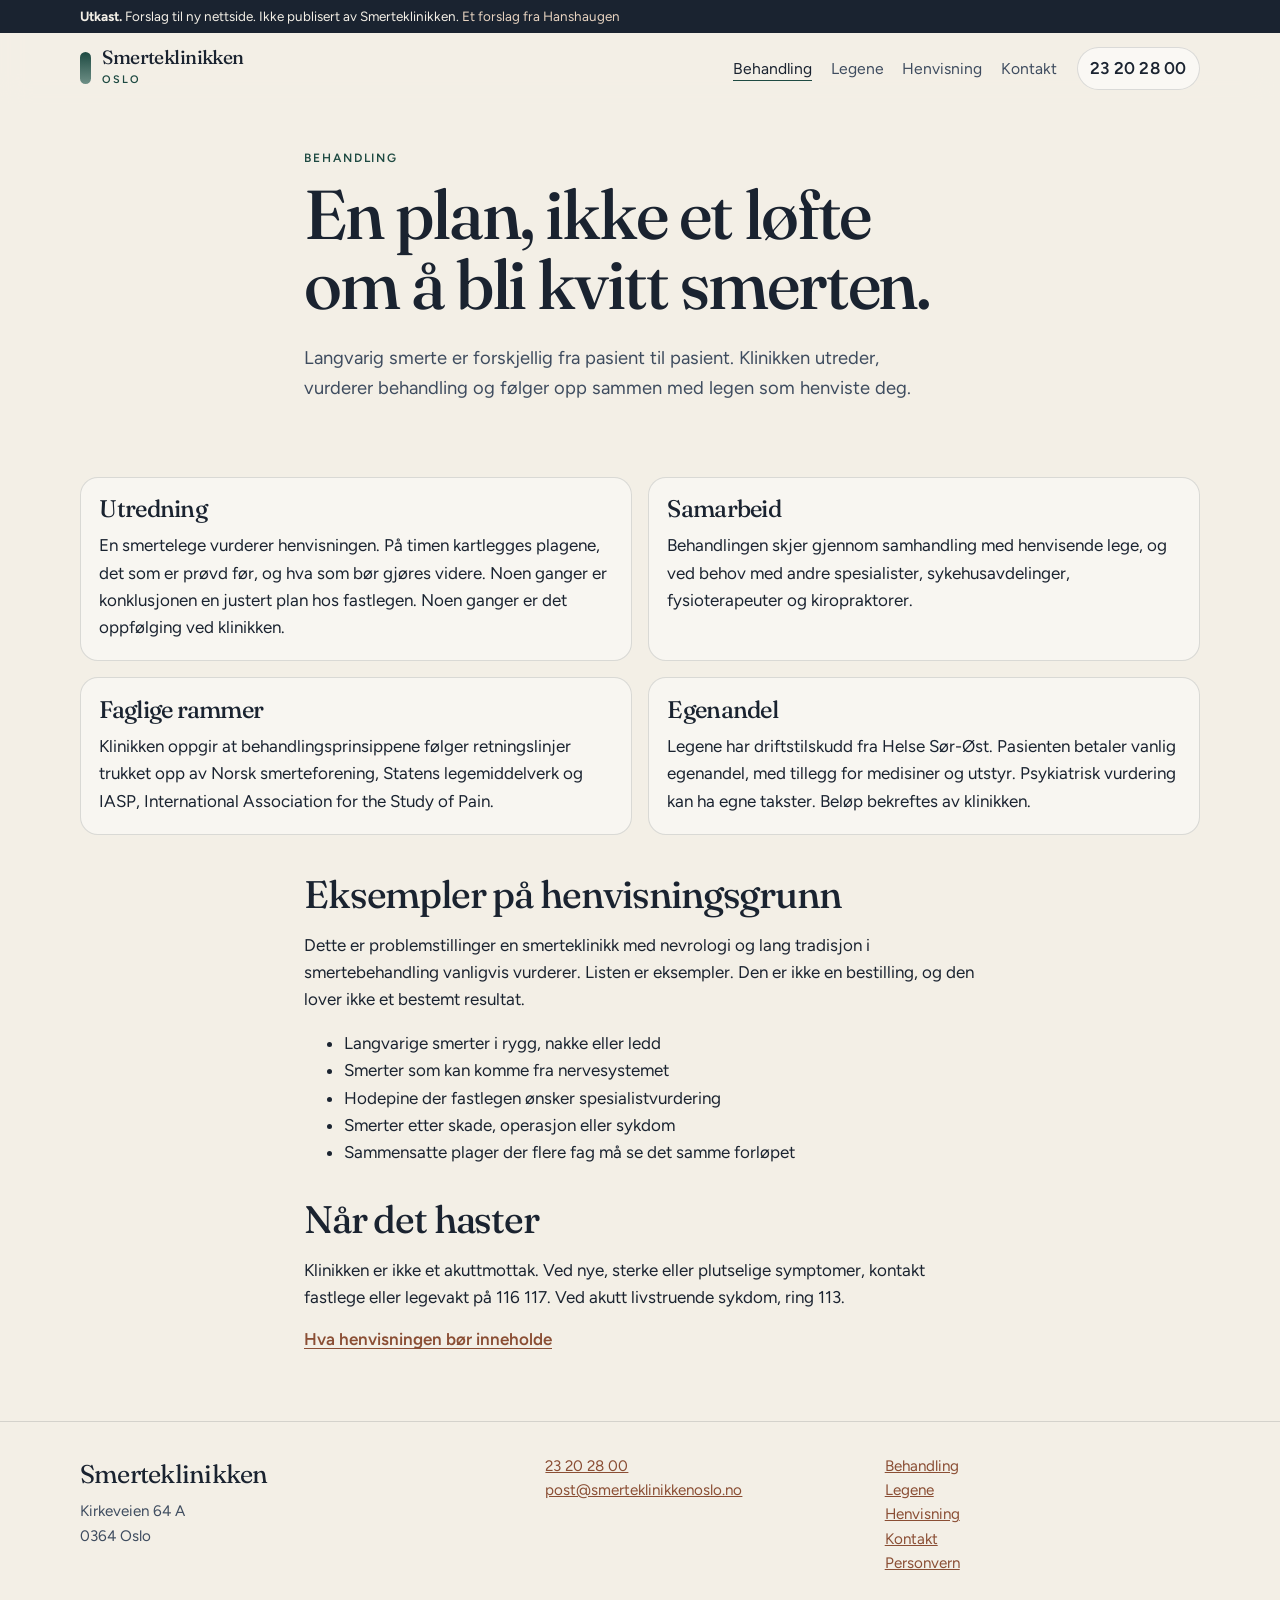
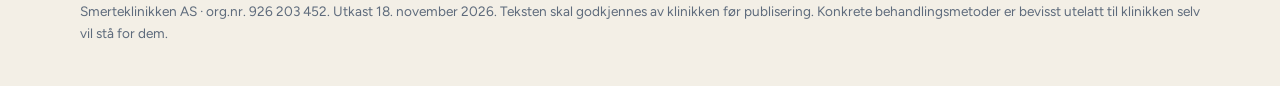
==== behandling.html @ 70e64169 "Koble utkastet til hanshaugen.com/smerteklinikkenoslo. Et push hit ber hovedsiden bygge på nytt når " ====
<!DOCTYPE html>
<html lang="nb">
<head>
  <meta charset="utf-8">
  <meta name="viewport" content="width=device-width, initial-scale=1">
  <meta name="robots" content="noindex, nofollow">
  <meta name="theme-color" content="#1e4a42">
  <meta name="description" content="Hvordan Smerteklinikken utreder langvarige smerter, og hvordan behandlingen skjer sammen med henvisende lege.">
  <title>Behandling · Smerteklinikken Oslo</title>
  <link rel="icon" href="img/favicon.svg" type="image/svg+xml">
  <link rel="preconnect" href="https://fonts.googleapis.com">
  <link rel="preconnect" href="https://fonts.gstatic.com" crossorigin>
  <link href="https://fonts.googleapis.com/css2?family=Figtree:wght@400;500;600&family=Fraunces:ital,opsz,wght@0,9..144,460;0,9..144,560;1,9..144,460&display=swap" rel="stylesheet">
  <link rel="stylesheet" href="css/site.css">
</head>
<body>
  <a class="skip" href="#innhold">Hopp til innhold</a>
  <div class="topbar">
    <div class="ribbon">
      <p><strong>Utkast.</strong> Forslag til ny nettside. Ikke publisert av Smerteklinikken. <span class="ribbon-by">Et forslag fra Hanshaugen</span></p>
    </div>
    <header class="site-header">
      <div class="wrap header-row">
        <a class="brand" href="index.html">
          <span class="brand-mark" aria-hidden="true"></span>
          <span>
            <span class="brand-name">Smerteklinikken</span>
            <span class="brand-place">Oslo</span>
          </span>
        </a>
        <button class="nav-toggle" type="button" aria-expanded="false" aria-controls="meny">Meny</button>
        <nav id="meny" class="nav" aria-label="Hovedmeny">
          <a href="behandling.html" aria-current="page">Behandling</a>
          <a href="leger.html">Legene</a>
          <a href="henvisning.html">Henvisning</a>
          <a href="kontakt.html">Kontakt</a>
          <a class="header-call" href="tel:+4723202800">Ring 23&nbsp;20&nbsp;28&nbsp;00</a>
        </nav>
        <a class="header-call" href="tel:+4723202800">23&nbsp;20&nbsp;28&nbsp;00</a>
      </div>
    </header>
  </div>

  <main id="innhold">
    <header class="page-hero">
      <div class="wrap prose">
        <p class="eyebrow">Behandling</p>
        <h1>En plan, ikke et løfte om å bli kvitt smerten.</h1>
        <p class="lede">Langvarig smerte er forskjellig fra pasient til pasient. Klinikken utreder, vurderer behandling og følger opp sammen med legen som henviste deg.</p>
      </div>
    </header>

    <section class="section">
      <div class="wrap card-grid">
        <article class="card">
          <h2>Utredning</h2>
          <p>En smertelege vurderer henvisningen. På timen kartlegges plagene, det som er prøvd før, og hva som bør gjøres videre. Noen ganger er konklusjonen en justert plan hos fastlegen. Noen ganger er det oppfølging ved klinikken.</p>
        </article>
        <article class="card">
          <h2>Samarbeid</h2>
          <p>Behandlingen skjer gjennom samhandling med henvisende lege, og ved behov med andre spesialister, sykehusavdelinger, fysioterapeuter og kiropraktorer.</p>
        </article>
        <article class="card">
          <h2>Faglige rammer</h2>
          <p>Klinikken oppgir at behandlingsprinsippene følger retningslinjer trukket opp av Norsk smerteforening, Statens legemiddelverk og IASP, International Association for the Study of Pain.</p>
        </article>
        <article class="card">
          <h2>Egenandel</h2>
          <p>Legene har driftstilskudd fra Helse Sør-Øst. Pasienten betaler vanlig egenandel, med tillegg for medisiner og utstyr. Psykiatrisk vurdering kan ha egne takster. Beløp bekreftes av klinikken.</p>
        </article>
      </div>
      <div class="wrap prose" style="margin-top:2.4rem">
        <h2>Eksempler på henvisningsgrunn</h2>
        <p>Dette er problemstillinger en smerteklinikk med nevrologi og lang tradisjon i smertebehandling vanligvis vurderer. Listen er eksempler. Den er ikke en bestilling, og den lover ikke et bestemt resultat.</p>
        <ul>
          <li>Langvarige smerter i rygg, nakke eller ledd</li>
          <li>Smerter som kan komme fra nervesystemet</li>
          <li>Hodepine der fastlegen ønsker spesialistvurdering</li>
          <li>Smerter etter skade, operasjon eller sykdom</li>
          <li>Sammensatte plager der flere fag må se det samme forløpet</li>
        </ul>
        <h2>Når det haster</h2>
        <p>Klinikken er ikke et akuttmottak. Ved nye, sterke eller plutselige symptomer, kontakt fastlege eller legevakt på 116&nbsp;117. Ved akutt livstruende sykdom, ring 113.</p>
        <p><a class="text-link" href="henvisning.html">Hva henvisningen bør inneholde</a></p>
      </div>
    </section>
  </main>

  <footer class="site-footer">
    <div class="wrap footer-grid">
      <div>
        <p class="footer-brand">Smerteklinikken</p>
        <p>Kirkeveien 64&nbsp;A<br>0364 Oslo</p>
      </div>
      <div>
        <p><a href="tel:+4723202800">23&nbsp;20&nbsp;28&nbsp;00</a><br>
        <a href="mailto:post@smerteklinikkenoslo.no">post@smerteklinikkenoslo.no</a></p>
      </div>
      <div>
        <p><a href="behandling.html">Behandling</a><br>
        <a href="leger.html">Legene</a><br>
        <a href="henvisning.html">Henvisning</a><br>
        <a href="kontakt.html">Kontakt</a><br>
        <a href="personvern.html">Personvern</a></p>
      </div>
    </div>
    <div class="wrap legal">
      <p>Smerteklinikken AS · org.nr. 926&nbsp;203&nbsp;452. Utkast 18.&nbsp;november 2026. Teksten skal godkjennes av klinikken før publisering. Konkrete behandlingsmetoder er bevisst utelatt til klinikken selv vil stå for dem.</p>
    </div>
  </footer>
  <script src="js/site.js"></script>
</body>
</html>
---- css/site.css ----
/* Smerteklinikken Oslo — utkast. Rolig, nøktern, typografisk. */

:root {
  --paper: #f3efe6;
  --paper-2: #e8e2d4;
  --sheet: #faf8f4;
  --ink: #1a2330;
  --ink-soft: #3e4c5f;
  --muted: #5e6b7c;
  --spruce: #1e4a42;
  --spruce-deep: #14332e;
  --line: rgba(26, 35, 48, 0.14);
  --copper: #8a4e34;
  --sand: #e7d3c0;
  --shadow: 0 18px 50px rgba(26, 35, 48, 0.08);
  --serif: Fraunces, "Iowan Old Style", Palatino, "Palatino Linotype", Georgia, serif;
  --sans: Figtree, "Segoe UI", sans-serif;
  --wrap: 1120px;
  --radius: 18px;
}

*,
*::before,
*::after { box-sizing: border-box; }

html { scroll-behavior: smooth; }

@media (prefers-reduced-motion: reduce) {
  html { scroll-behavior: auto; }
  *, *::before, *::after {
    animation: none !important;
    transition: none !important;
  }
}

body {
  margin: 0;
  background:
    radial-gradient(1200px 500px at 100% -10%, rgba(226, 194, 164, 0.35), transparent 55%),
    var(--paper);
  color: var(--ink);
  font-family: var(--sans);
  font-size: 1.0625rem;
  line-height: 1.6;
  text-rendering: optimizeLegibility;
}

img { max-width: 100%; display: block; }

a { color: inherit; }

h1, h2, h3, .brand-name, .step-no, .portrait {
  font-family: var(--serif);
  font-weight: 460;
  letter-spacing: -0.03em;
}

h1 {
  margin: 0.15em 0 0.35em;
  font-size: clamp(2.5rem, 5.4vw, 4.35rem);
  line-height: 1.02;
  font-weight: 500;
}

h2 {
  margin: 0 0 0.4em;
  font-size: clamp(1.8rem, 3vw, 2.5rem);
  line-height: 1.12;
}

h3 {
  margin: 0 0 0.25em;
  font-size: 1.35rem;
  line-height: 1.25;
}

p { margin: 0 0 0.9em; }

p:last-child { margin-bottom: 0; }

::selection {
  background: #d5e4df;
  color: var(--ink);
}

:focus-visible {
  outline: 2px solid var(--spruce);
  outline-offset: 3px;
}

.skip {
  position: absolute;
  left: 1rem;
  top: -4rem;
  background: var(--ink);
  color: var(--paper);
  padding: 0.55rem 0.8rem;
  z-index: 80;
}

.skip:focus { top: 0.6rem; }

.wrap {
  width: min(var(--wrap), calc(100% - 2.4rem));
  margin-inline: auto;
}

.topbar {
  position: sticky;
  top: 0;
  z-index: 40;
  background: rgba(243, 239, 230, 0.92);
  backdrop-filter: blur(14px);
  border-bottom: 1px solid transparent;
}

.ribbon {
  background: var(--ink);
  color: var(--paper);
  font-size: 0.84rem;
  line-height: 1.4;
}

.ribbon p {
  width: min(var(--wrap), calc(100% - 2.4rem));
  margin: 0 auto;
  padding: 0.45rem 0;
}

.ribbon a { text-underline-offset: 0.18em; }

.ribbon-by { color: var(--sand); }

.header-row {
  display: flex;
  align-items: center;
  gap: 1.25rem;
  min-height: 4.4rem;
  position: relative;
}

.brand {
  display: flex;
  align-items: center;
  gap: 0.7rem;
  text-decoration: none;
  margin-right: auto;
}

.brand-mark {
  width: 0.7rem;
  height: 2rem;
  border-radius: 99px;
  background: linear-gradient(180deg, var(--spruce), #6e8f86);
}

.brand-name {
  display: block;
  font-size: 1.2rem;
  line-height: 1;
}

.brand-place {
  display: block;
  margin-top: 0.22rem;
  font-family: var(--sans);
  font-size: 0.68rem;
  letter-spacing: 0.16em;
  text-transform: uppercase;
  color: var(--spruce);
  font-weight: 600;
}

.nav {
  display: flex;
  align-items: center;
  gap: 1.15rem;
}

.nav a {
  text-decoration: none;
  color: var(--ink-soft);
  font-size: 0.98rem;
}

.nav a[aria-current="page"] {
  color: var(--ink);
  box-shadow: inset 0 -1px 0 var(--spruce);
}

.nav .header-call { display: none; }

.header-call {
  text-decoration: none;
  font-weight: 600;
  letter-spacing: 0.01em;
  border: 1px solid var(--line);
  border-radius: 999px;
  padding: 0.45rem 0.8rem;
  background: var(--sheet);
}

.nav-toggle {
  display: none;
  border: 1px solid var(--line);
  background: var(--sheet);
  color: var(--ink);
  border-radius: 999px;
  padding: 0.45rem 0.8rem;
  font: inherit;
}

.hero { padding: 2.6rem 0 1rem; }

.hero-grid {
  display: grid;
  grid-template-columns: 1.08fr 0.92fr;
  gap: 3.2rem;
  align-items: end;
}

.eyebrow {
  margin: 0;
  font-size: 0.75rem;
  letter-spacing: 0.16em;
  text-transform: uppercase;
  font-weight: 600;
  color: var(--spruce);
}

.lede {
  font-size: 1.15rem;
  color: var(--ink-soft);
  max-width: 38rem;
}

.actions {
  display: flex;
  flex-wrap: wrap;
  gap: 0.7rem;
  margin-top: 1.4rem;
}

.btn {
  display: inline-flex;
  align-items: center;
  justify-content: center;
  min-height: 3rem;
  padding: 0.65rem 1.1rem;
  border-radius: 999px;
  text-decoration: none;
  font-weight: 600;
  border: 1px solid transparent;
}

.btn-primary {
  background: var(--spruce);
  color: #f6f3ec;
}

.btn-primary:hover { background: var(--spruce-deep); }

.btn-ghost {
  background: transparent;
  border-color: var(--line);
}

.btn-ghost:hover { background: rgba(255, 255, 255, 0.45); }

button.btn {
  font: inherit;
  cursor: pointer;
}

.card h2,
.step h2,
.contact-form h2 {
  font-size: 1.5rem;
}

.hero-figure { margin: 0; }

.hero-figure img,
.frame img {
  width: 100%;
  height: auto;
  aspect-ratio: 3 / 2;
  object-fit: cover;
  border-radius: 1.4rem 1.4rem 0.35rem 1.4rem;
}

.hero-figure figcaption { margin: 0; }

.place-card {
  position: relative;
  margin: -2.2rem 0 0 1.2rem;
  width: min(18rem, 86%);
  background: var(--sheet);
  border: 1px solid var(--line);
  border-radius: 1rem;
  padding: 0.95rem 1rem 1rem;
  box-shadow: var(--shadow);
}

.place-card strong {
  display: block;
  font-family: var(--serif);
  font-size: 1.35rem;
  font-weight: 500;
  letter-spacing: -0.03em;
  margin: 0.15rem 0;
}

.place-card a {
  color: var(--copper);
  font-weight: 600;
}

.photo-note {
  margin: 0.7rem 0 0;
  color: var(--muted);
  font-size: 0.82rem;
}

.facts {
  display: grid;
  grid-template-columns: repeat(3, 1fr);
  border-top: 1px solid var(--line);
  border-bottom: 1px solid var(--line);
  margin-top: 3rem;
}

.fact {
  padding: 1.35rem 1.3rem 1.45rem 0;
}

.fact + .fact { padding-left: 1.3rem; border-left: 1px solid var(--line); }

.fact span {
  display: block;
  font-size: 0.75rem;
  letter-spacing: 0.14em;
  text-transform: uppercase;
  color: var(--muted);
  font-weight: 600;
}

.fact strong {
  display: block;
  margin-top: 0.3rem;
  font-family: var(--serif);
  font-size: clamp(1.45rem, 2vw, 1.85rem);
  font-weight: 500;
  letter-spacing: -0.03em;
  line-height: 1.15;
}

.section { padding: 4.2rem 0; }

.section-head {
  display: grid;
  grid-template-columns: 0.8fr 1.2fr;
  gap: 2rem;
  margin-bottom: 2rem;
  align-items: end;
}

.section-head p { color: var(--ink-soft); margin: 0; }

.split {
  display: grid;
  grid-template-columns: 1fr 1fr;
  gap: 2.5rem;
  align-items: center;
}

.condition-list {
  list-style: none;
  margin: 0;
  padding: 0;
  border-top: 1px solid var(--line);
}

.condition-list li {
  display: grid;
  grid-template-columns: 9rem 1fr;
  gap: 1rem;
  padding: 1rem 0;
  border-bottom: 1px solid var(--line);
}

.condition-list span {
  color: var(--copper);
  font-size: 0.78rem;
  letter-spacing: 0.12em;
  text-transform: uppercase;
  font-weight: 600;
  padding-top: 0.25rem;
  white-space: nowrap;
}

.steps {
  display: grid;
  grid-template-columns: repeat(3, 1fr);
  gap: 1.2rem;
}

.step {
  background: rgba(250, 248, 244, 0.72);
  border: 1px solid var(--line);
  border-radius: var(--radius);
  padding: 1.2rem 1.15rem 1.3rem;
}

.step-no {
  display: block;
  color: var(--spruce);
  font-size: 1.7rem;
  margin-bottom: 0.6rem;
}

.doctor {
  display: grid;
  grid-template-columns: auto 1fr;
  gap: 1.1rem;
  align-items: start;
}

.portrait {
  width: 4.2rem;
  height: 4.2rem;
  border-radius: 50%;
  display: grid;
  place-items: center;
  background: var(--spruce);
  color: var(--sand);
  font-size: 1.35rem;
}

.muted { color: var(--ink-soft); }

.small { font-size: 0.92rem; color: var(--muted); }

.text-link {
  color: var(--copper);
  font-weight: 600;
  text-underline-offset: 0.18em;
}

.band {
  background: var(--spruce-deep);
  color: #f4efe6;
  border-radius: 1.6rem;
  padding: 1.6rem;
  display: grid;
  grid-template-columns: 1.3fr 0.7fr;
  gap: 1.5rem;
}

.band a { color: var(--sand); }

.band h2 { font-size: clamp(1.7rem, 3vw, 2.3rem); }

.visit-list {
  list-style: none;
  margin: 0;
  padding: 0;
}

.visit-list li { margin: 0 0 0.35rem; }

.page-hero { padding: 2.8rem 0 0.4rem; }

.page-hero .lede { margin-top: 0.8rem; }

.prose { max-width: 42rem; }

.prose h2 { margin-top: 2rem; }

.card-grid {
  display: grid;
  grid-template-columns: 1fr 1fr;
  gap: 1rem;
}

.card {
  background: rgba(250, 248, 244, 0.75);
  border: 1px solid var(--line);
  border-radius: var(--radius);
  padding: 1.15rem 1.15rem 1.2rem;
}

.utkast-notat {
  border-left: 3px solid var(--copper);
  background: rgba(138, 78, 52, 0.06);
  padding: 0.9rem 1rem;
  border-radius: 0 12px 12px 0;
  margin: 1.2rem 0 1.6rem;
}

.person {
  padding: 1.15rem 0;
  border-top: 1px solid var(--line);
}

.person h3 { font-size: 1.45rem; }

.role {
  margin: 0 0 0.4rem;
  color: var(--spruce);
  font-weight: 600;
  font-size: 0.92rem;
}

.contact-grid {
  display: grid;
  grid-template-columns: 0.85fr 1.15fr;
  gap: 2rem;
  align-items: start;
}

.contact-card {
  background: var(--sheet);
  border: 1px solid var(--line);
  border-radius: var(--radius);
  padding: 1.2rem;
}

.contact-card a { color: var(--copper); font-weight: 600; }

label {
  display: block;
  font-weight: 600;
  font-size: 0.92rem;
  margin-bottom: 0.3rem;
}

input, textarea {
  width: 100%;
  font: inherit;
  color: inherit;
  background: var(--sheet);
  border: 1px solid var(--line);
  border-radius: 12px;
  padding: 0.7rem 0.75rem;
  margin-bottom: 0.9rem;
}

textarea { min-height: 8rem; resize: vertical; }

.check {
  display: flex;
  gap: 0.65rem;
  align-items: flex-start;
  font-weight: 400;
  margin: 0.2rem 0 1rem;
}

.check input { width: auto; margin: 0.2rem 0 0; }

.form-result {
  background: #e5efe9;
  border-radius: 12px;
  padding: 0.9rem 1rem;
  margin-bottom: 1rem;
}

.site-footer {
  border-top: 1px solid var(--line);
  padding: 2rem 0 2.6rem;
  color: var(--ink-soft);
  font-size: 0.95rem;
}

.footer-grid {
  display: grid;
  grid-template-columns: 1.4fr 1fr 1fr;
  gap: 1.5rem;
}

.site-footer a { color: var(--copper); }

.footer-brand {
  font-family: var(--serif);
  font-size: 1.6rem;
  color: var(--ink);
  letter-spacing: -0.03em;
  margin: 0 0 0.3rem;
}

.legal {
  margin-top: 1.6rem;
  color: var(--muted);
  font-size: 0.85rem;
}

.frame img { aspect-ratio: 4 / 3; border-radius: var(--radius); }

@media (max-width: 900px) {
  .nav-toggle { display: inline-flex; }

  .nav {
    display: none;
    position: absolute;
    left: 0;
    right: 0;
    top: 100%;
    flex-direction: column;
    align-items: flex-start;
    gap: 0.2rem;
    background: var(--paper);
    border-bottom: 1px solid var(--line);
    padding: 0.4rem 1.2rem 0.9rem;
  }

  .nav.is-open { display: flex; }

  .nav a { padding: 0.55rem 0; }

  .hero-grid,
  .section-head,
  .split,
  .steps,
  .facts,
  .band,
  .card-grid,
  .contact-grid,
  .footer-grid {
    grid-template-columns: 1fr;
  }

  .fact + .fact {
    border-left: 0;
    padding-left: 0;
    border-top: 1px solid var(--line);
  }

  .condition-list li { grid-template-columns: 1fr; gap: 0.15rem; }

  .header-call { display: none; }

  .nav .header-call {
    display: inline-flex;
    margin-top: 0.4rem;
  }
}

@media (max-width: 560px) {
  .wrap { width: min(var(--wrap), calc(100% - 1.5rem)); }
  .hero { padding-top: 1.6rem; }
  .section { padding: 3rem 0; }
  .place-card { margin-left: 0.6rem; }
}
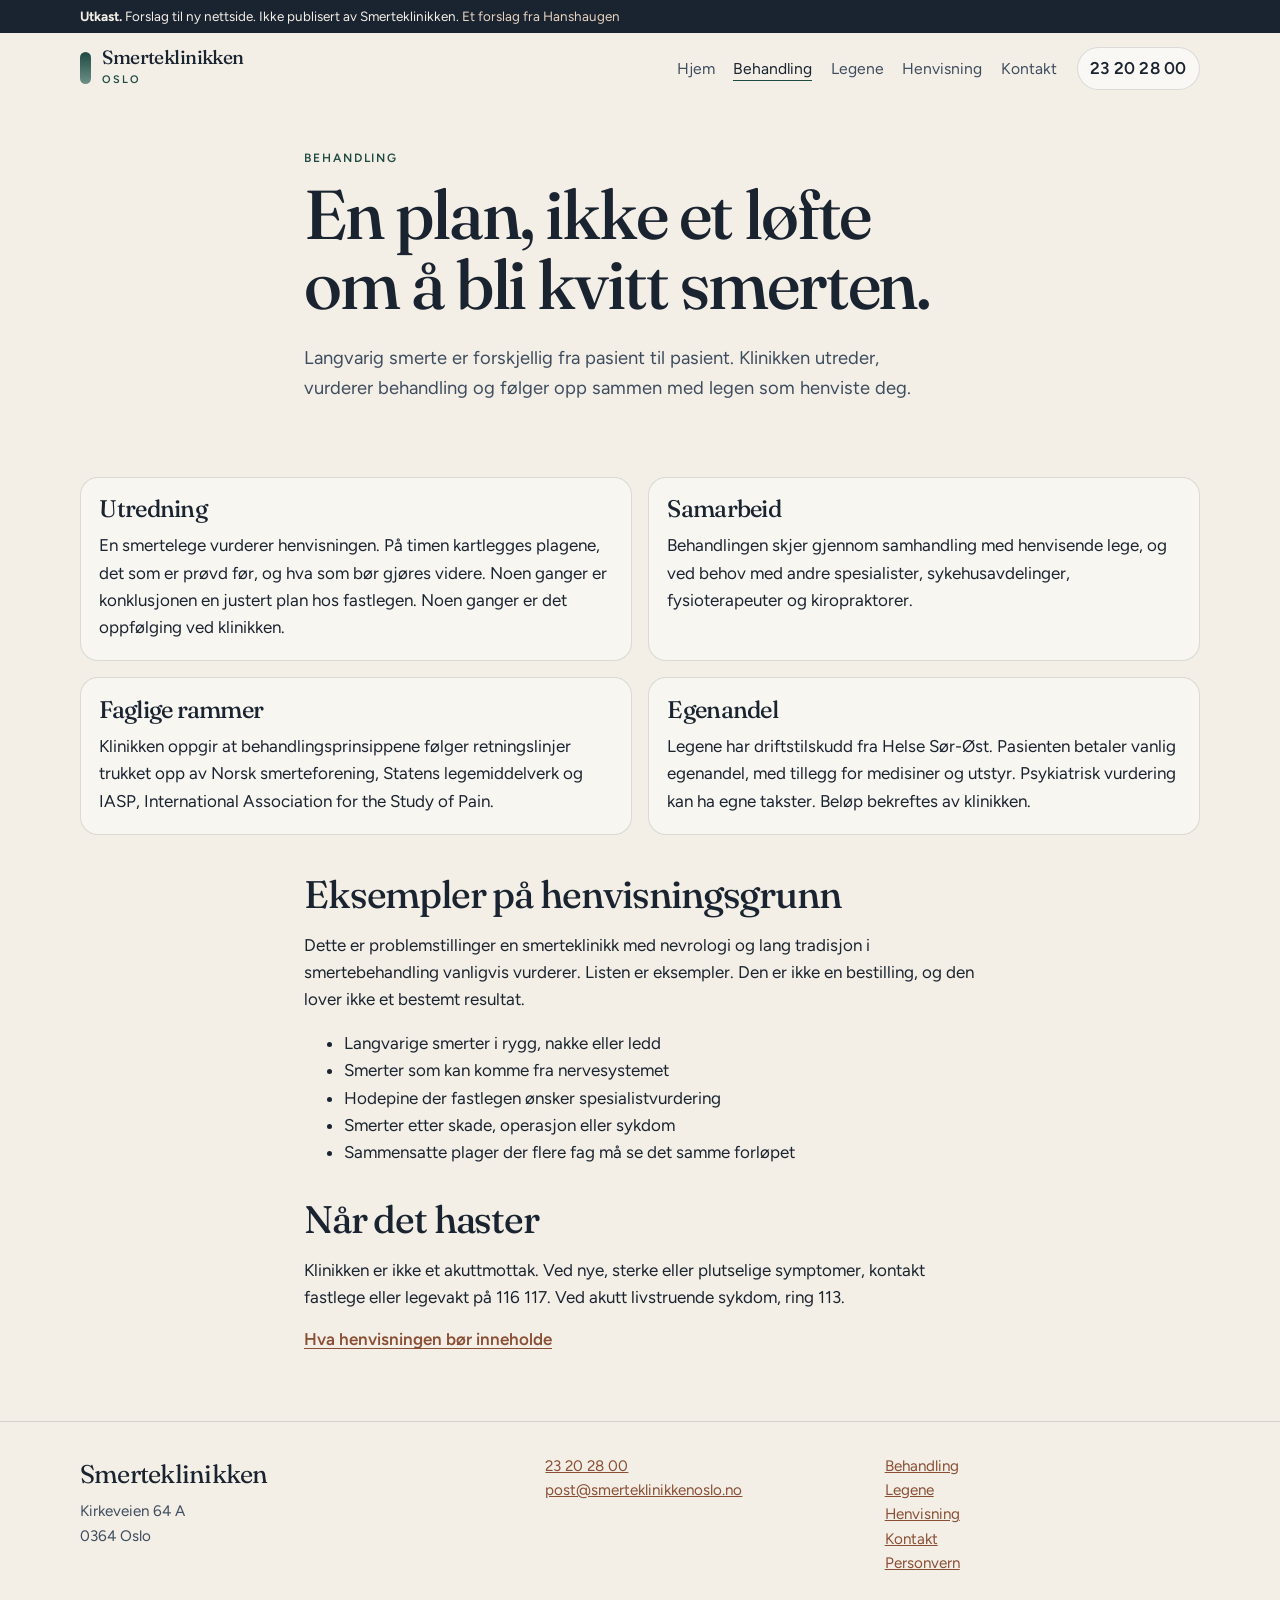
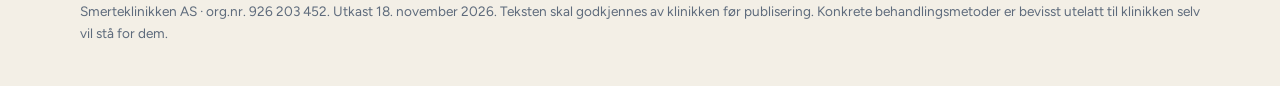
==== commit 9ad9a80c: "Bytt ut skjemaet med inngangen, og legg Hjem i menyen. Riktig dør er fra torget ved Blomstermannen. " ====
--- a/behandling.html
+++ b/behandling.html
@@ -30,6 +30,7 @@
         </a>
         <button class="nav-toggle" type="button" aria-expanded="false" aria-controls="meny">Meny</button>
         <nav id="meny" class="nav" aria-label="Hovedmeny">
+          <a href="index.html">Hjem</a>
           <a href="behandling.html" aria-current="page">Behandling</a>
           <a href="leger.html">Legene</a>
           <a href="henvisning.html">Henvisning</a>
--- a/css/site.css
+++ b/css/site.css
@@ -49,7 +49,7 @@
 
 a { color: inherit; }
 
-h1, h2, h3, .brand-name, .step-no, .portrait {
+h1, h2, h3, .brand-name, .step-no {
   font-family: var(--serif);
   font-weight: 460;
   letter-spacing: -0.03em;
@@ -274,7 +274,7 @@
 
 .card h2,
 .step h2,
-.contact-form h2 {
+.contact-card h2 {
   font-size: 1.5rem;
 }
 
@@ -419,22 +419,27 @@
   margin-bottom: 0.6rem;
 }
 
-.doctor {
-  display: grid;
-  grid-template-columns: auto 1fr;
-  gap: 1.1rem;
-  align-items: start;
-}
-
-.portrait {
-  width: 4.2rem;
-  height: 4.2rem;
-  border-radius: 50%;
-  display: grid;
-  place-items: center;
-  background: var(--spruce);
-  color: var(--sand);
-  font-size: 1.35rem;
+.name-list {
+  list-style: none;
+  margin: 1.1rem 0 0;
+  padding: 0;
+}
+
+.name-list li {
+  display: flex;
+  justify-content: space-between;
+  gap: 1rem;
+  align-items: baseline;
+  padding: 0.55rem 0;
+  border-top: 1px solid var(--line);
+}
+
+.name-list li:last-child { border-bottom: 1px solid var(--line); }
+
+.name-list span {
+  color: var(--ink-soft);
+  font-size: 0.92rem;
+  white-space: nowrap;
 }
 
 .muted { color: var(--ink-soft); }
@@ -503,7 +508,17 @@
   border-top: 1px solid var(--line);
 }
 
-.person h3 { font-size: 1.45rem; }
+.person h2 { font-size: 1.45rem; margin: 0; }
+
+.group-label {
+  margin: 2.4rem 0 0;
+  font-family: var(--sans);
+  font-size: 0.75rem;
+  font-weight: 500;
+  letter-spacing: 0.16em;
+  text-transform: uppercase;
+  color: var(--ink-soft);
+}
 
 .role {
   margin: 0 0 0.4rem;
@@ -528,41 +543,28 @@
 
 .contact-card a { color: var(--copper); font-weight: 600; }
 
-label {
-  display: block;
-  font-weight: 600;
-  font-size: 0.92rem;
-  margin-bottom: 0.3rem;
-}
-
-input, textarea {
-  width: 100%;
-  font: inherit;
-  color: inherit;
-  background: var(--sheet);
-  border: 1px solid var(--line);
-  border-radius: 12px;
-  padding: 0.7rem 0.75rem;
-  margin-bottom: 0.9rem;
-}
-
-textarea { min-height: 8rem; resize: vertical; }
-
-.check {
-  display: flex;
-  gap: 0.65rem;
-  align-items: flex-start;
-  font-weight: 400;
-  margin: 0.2rem 0 1rem;
-}
-
-.check input { width: auto; margin: 0.2rem 0 0; }
-
-.form-result {
-  background: #e5efe9;
-  border-radius: 12px;
-  padding: 0.9rem 1rem;
-  margin-bottom: 1rem;
+.entrance-list {
+  list-style: none;
+  margin: 1.1rem 0 0;
+  padding: 0;
+}
+
+.entrance-list li {
+  display: grid;
+  grid-template-columns: 6.2rem 1fr;
+  gap: 0.8rem;
+  padding: 0.55rem 0;
+  border-top: 1px solid var(--line);
+}
+
+.entrance-list li:last-child { border-bottom: 1px solid var(--line); }
+
+.entrance-list span {
+  color: var(--spruce);
+  font-size: 0.78rem;
+  font-weight: 600;
+  letter-spacing: 0.12em;
+  text-transform: uppercase;
 }
 
 .site-footer {
